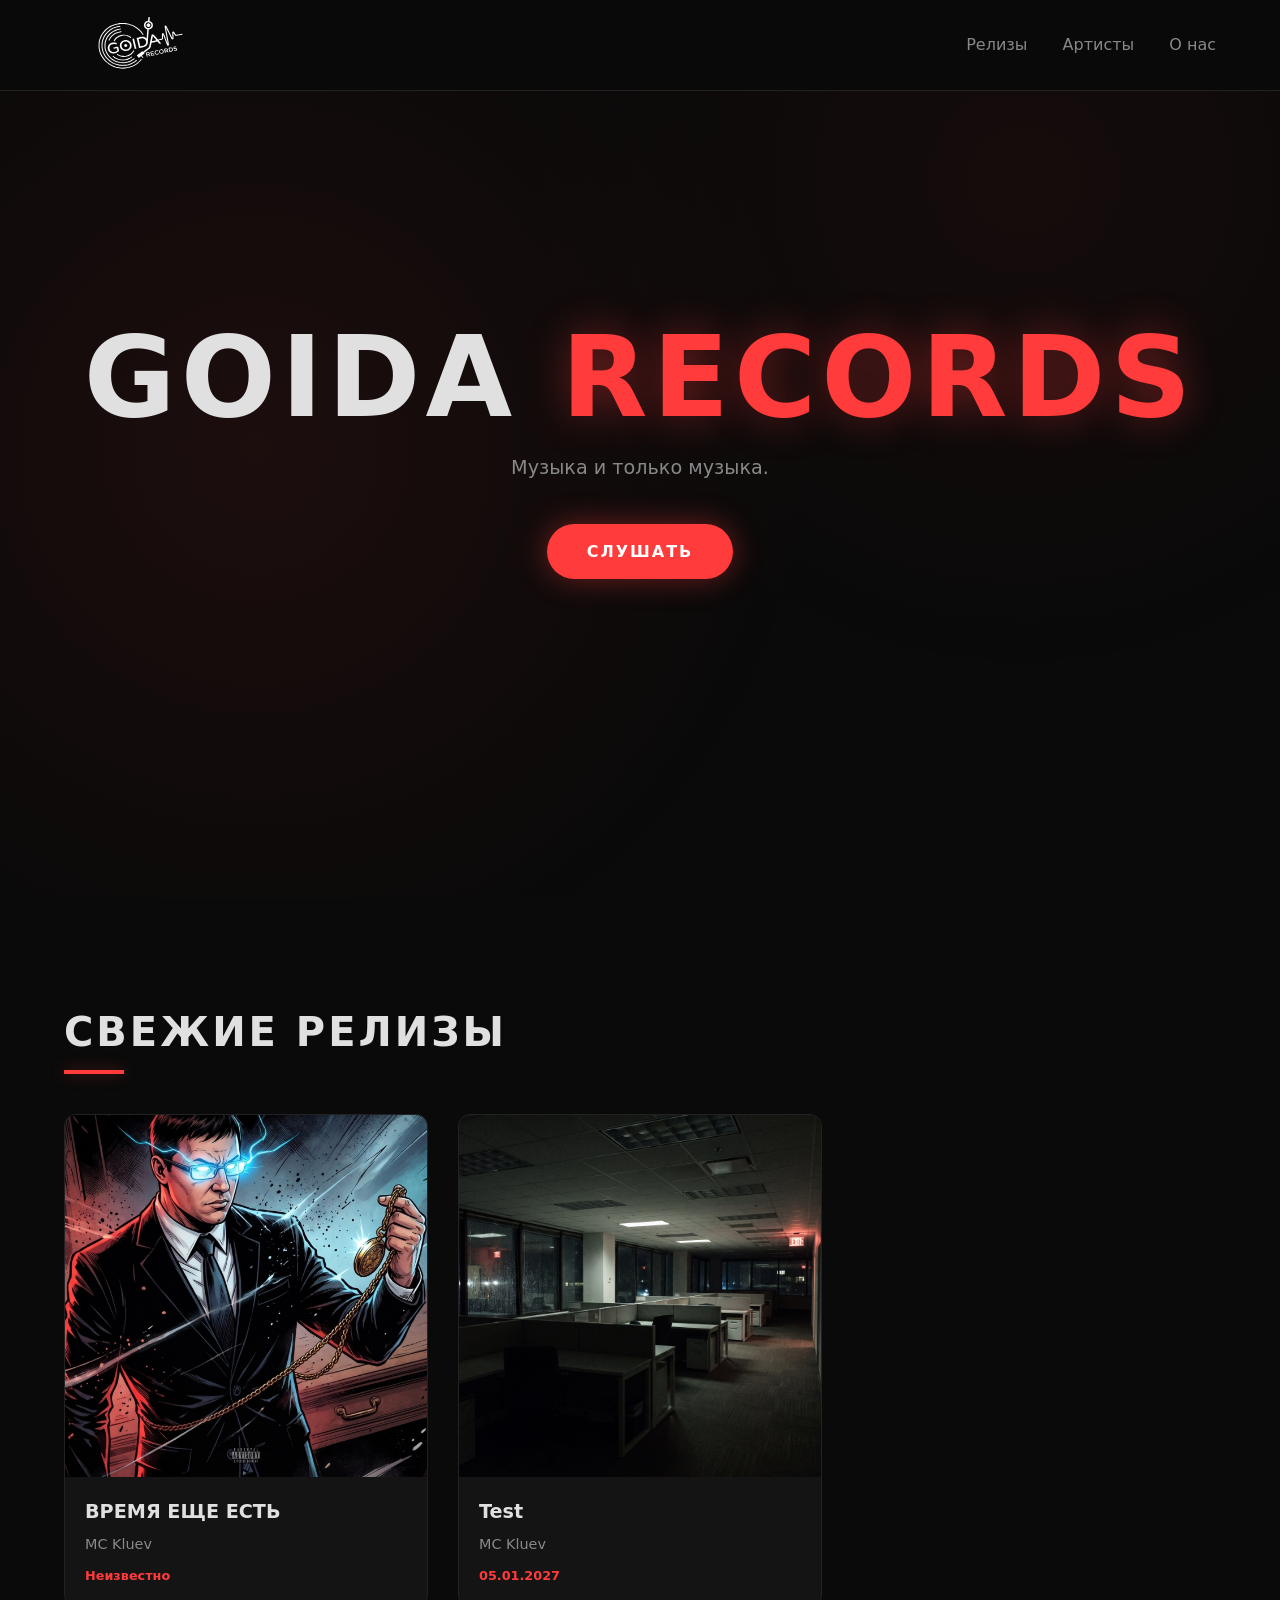
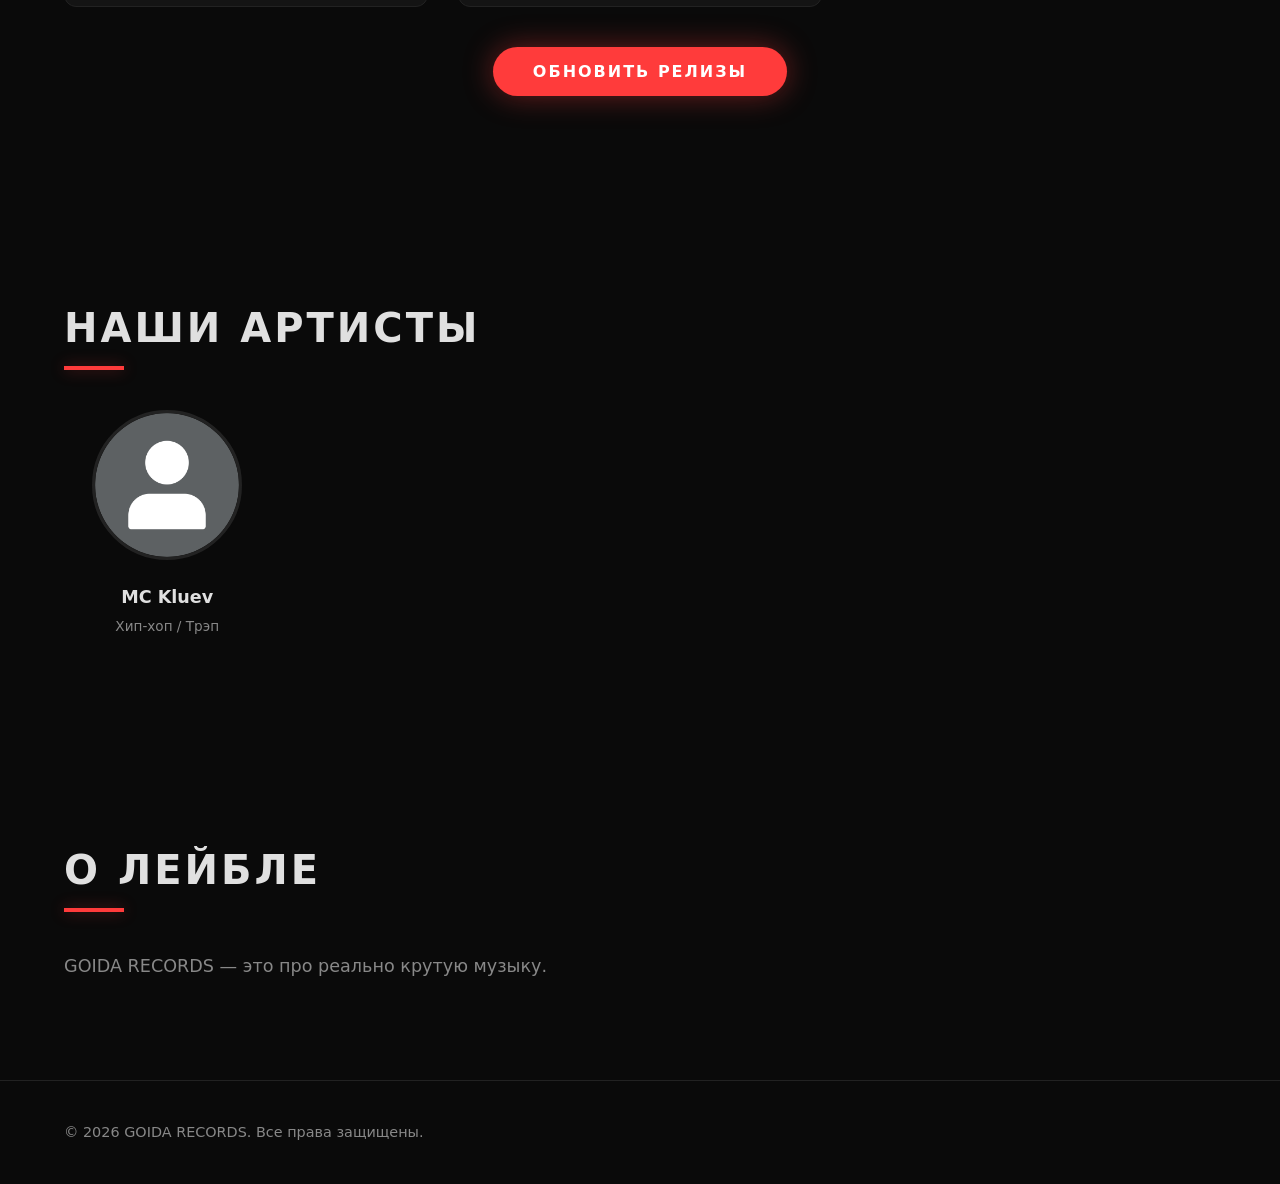
==== index.html @ 34feee47 "Update index.html" ====
<!DOCTYPE html>
<html lang="ru">
<head>
    <meta charset="UTF-8">
    <meta name="viewport" content="width=device-width, initial-scale=1.0">
    <title>GOIDA RECORDS</title>
    <link rel="icon" type="image/png" href="media\favicon.png">
    <style>
        :root {
            --bg: #0a0a0a;
            --card-bg: #141414;
            --accent: #ff3b3b;
            --accent-glow: rgba(255, 59, 59, 0.4);
            --text: #e0e0e0;
            --text-muted: #888;
            --border: #222;
        }

        * {
            margin: 0;
            padding: 0;
            box-sizing: border-box;
            font-family: 'Segoe UI', system-ui, -apple-system, sans-serif;
        }

        body {
            background: var(--bg);
            color: var(--text);
            line-height: 1.6;
            overflow-x: hidden;
        }

        body::before {
            content: '';
            position: fixed;
            top: 0;
            left: 0;
            width: 100%;
            height: 100%;
            background: radial-gradient(circle at 20% 50%, rgba(255, 59, 59, 0.08) 0%, transparent 50%),
                        radial-gradient(circle at 80% 20%, rgba(255, 59, 59, 0.05) 0%, transparent 40%);
            pointer-events: none;
            z-index: -1;
        }

        /* Навигация */
        nav {
            position: fixed;
            top: 0;
            width: 100%;
            padding: 5px 5%;
            display: flex;
            justify-content: space-between;
            align-items: center;
            background: rgba(10, 10, 10, 0.85);
            backdrop-filter: blur(10px);
            border-bottom: 1px solid var(--border);
            z-index: 100;
        }

.logo {
    /* Оставляем как было */
    font-size: 1.5rem;
    font-weight: 800;
    letter-spacing: 2px;
    text-decoration: none;
    text-transform: uppercase;
    
    /* Добавляем это для картинки */
    display: flex;
    align-items: center;
}

/* Новое правило специально для логотипа-картинки */
.logo img {
    height: 80px; /* Здесь задайте нужную высоту логотипа (например, 35-45px) */
    width: auto;  /* Ширина подстроится автоматически */
    display: block;
    filter: brightness(0) invert(1); 
}


        .logo span {
            color: var(--accent);
            text-shadow: 0 0 20px var(--accent-glow);
        }

        .nav-links a {
            color: var(--text-muted);
            text-decoration: none;
            margin-left: 30px;
            font-weight: 500;
            transition: color 0.3s;
        }

        .nav-links a:hover {
            color: var(--accent);
        }

        /* Hero */
        .hero {
            height: 100vh;
            display: flex;
            flex-direction: column;
            justify-content: center;
            align-items: center;
            text-align: center;
            padding: 0 20px;
            position: relative;
        }

        .hero h1 {
            font-size: clamp(3rem, 10vw, 7rem);
            font-weight: 900;
            letter-spacing: 5px;
            text-transform: uppercase;
            line-height: 1;
            margin-bottom: 20px;
        }

        .hero h1 span {
            color: var(--accent);
            text-shadow: 0 0 40px var(--accent-glow);
        }

        .hero p {
            font-size: 1.2rem;
            color: var(--text-muted);
            max-width: 600px;
            margin-bottom: 40px;
        }

        .btn {
            display: inline-block;
            padding: 15px 40px;
            background: var(--accent);
            color: #fff;
            text-decoration: none;
            font-weight: 700;
            text-transform: uppercase;
            letter-spacing: 2px;
            border-radius: 50px;
            transition: all 0.3s;
            box-shadow: 0 0 30px var(--accent-glow);
            border: none;
            cursor: pointer;
            font-family: inherit;
            font-size: 1rem;
        }

        .btn:hover {
            transform: translateY(-3px);
            box-shadow: 0 0 50px var(--accent-glow);
        }

        /* Секции */
        section {
            padding: 100px 5%;
        }

        .section-title {
            font-size: 2.5rem;
            font-weight: 800;
            text-transform: uppercase;
            letter-spacing: 3px;
            margin-bottom: 50px;
            position: relative;
            display: inline-block;
        }

        .section-title::after {
            content: '';
            position: absolute;
            bottom: -10px;
            left: 0;
            width: 60px;
            height: 4px;
            background: var(--accent);
            box-shadow: 0 0 15px var(--accent-glow);
        }

        /* Сетка релизов */
        .releases-grid {
            display: grid;
            grid-template-columns: repeat(auto-fill, minmax(280px, 1fr));
            gap: 30px;
        }

        .release-card {
            background: var(--card-bg);
            border: 1px solid var(--border);
            border-radius: 12px;
            overflow: hidden;
            transition: all 0.3s;
            cursor: pointer;
            text-decoration: none;
            color: var(--text);
            display: block;
        }

        .release-card:hover {
            transform: translateY(-5px);
            border-color: var(--accent);
            box-shadow: 0 10px 40px rgba(255, 59, 59, 0.15);
        }

        .release-card img {
            width: 100%;
            aspect-ratio: 1;
            object-fit: cover;
            display: block;
            background: #1a1a1a;
        }

        .release-info {
            padding: 20px;
        }

        .release-info h3 {
            font-size: 1.2rem;
            margin-bottom: 5px;
        }

        .release-info p {
            color: var(--text-muted);
            font-size: 0.9rem;
        }

        .release-info .date {
            color: var(--accent);
            font-size: 0.8rem;
            font-weight: 600;
            margin-top: 10px;
        }

        .releases-status {
            color: var(--text-muted);
            font-size: 1rem;
            padding: 20px 0;
        }

        /* Артисты */
        .artists-grid {
            display: grid;
            grid-template-columns: repeat(auto-fill, minmax(200px, 1fr));
            gap: 30px;
        }

        .artist-card {
            text-align: center;
        }

        .artist-card img {
            width: 150px;
            height: 150px;
            border-radius: 50%;
            object-fit: cover;
            border: 3px solid var(--border);
            transition: all 0.3s;
            margin-bottom: 15px;
            background: #1a1a1a;
        }

        .artist-card:hover img {
            border-color: var(--accent);
            box-shadow: 0 0 30px var(--accent-glow);
        }

        .artist-card h3 {
            font-size: 1.1rem;
            margin-bottom: 5px;
        }

        .artist-card p {
            color: var(--text-muted);
            font-size: 0.85rem;
        }

        /* Подвал */
        footer {
            padding: 40px 5%;
            border-top: 1px solid var(--border);
            display: flex;
            justify-content: space-between;
            align-items: center;
            flex-wrap: wrap;
            gap: 20px;
        }

        footer p {
            color: var(--text-muted);
            font-size: 0.9rem;
        }

        .socials a {
            color: var(--text-muted);
            text-decoration: none;
            margin-left: 20px;
            font-size: 0.9rem;
            transition: color 0.3s;
        }

        .socials a:hover {
            color: var(--accent);
        }

        ::-webkit-scrollbar {
            width: 8px;
        }
        ::-webkit-scrollbar-track {
            background: var(--bg);
        }
        ::-webkit-scrollbar-thumb {
            background: var(--border);
            border-radius: 4px;
        }
        ::-webkit-scrollbar-thumb:hover {
            background: var(--accent);
        }

        /* Анимация появления */
        .fade-in {
            opacity: 0;
            transform: translateY(30px);
            transition: opacity 0.6s ease, transform 0.6s ease;
        }
        .fade-in.visible {
            opacity: 1;
            transform: translateY(0);
        }
    </style>
</head>
<body>

    <nav>
            <a href="index.html" class="logo">
                <img src="media\logo.svg" alt="GOIDA RECORDS">
            </a>        
            <div class="nav-links">
            <a href="#releases">Релизы</a>
            <a href="#artists">Артисты</a>
            <a href="#about">О нас</a>
        </div>
    </nav>

    <section class="hero">
        <h1>GOIDA <span>RECORDS</span></h1>
        <p>Музыка и только музыка.</p>
        <a href="#releases" class="btn">Слушать</a>
    </section>

    <section id="releases">
        <h2 class="section-title fade-in">Свежие релизы</h2>
        <div class="releases-grid" id="releases-grid">
            <p class="releases-status">Загрузка релизов...</p>
        </div>
        <div style="margin-top: 40px; text-align: center;">
            <button id="refresh-btn" class="btn">Обновить релизы</button>
        </div>
    </section>

    <section id="artists">
        <h2 class="section-title fade-in">Наши артисты</h2>
        <div class="artists-grid">
            <div class="artist-card fade-in">
                <img src="media\pp.png" alt="VERTEX">
                <h3>MC Kluev</h3>
                <p>Хип-хоп / Трэп</p>
            </div>
        </div>
    </section>

    <section id="about">
        <h2 class="section-title fade-in">О лейбле</h2>
        <p class="fade-in" style="max-width: 800px; color: var(--text-muted); font-size: 1.1rem;">
            GOIDA RECORDS — это про реально крутую музыку.
        </p>
    </section>

    <footer>
        <p>&copy; 2026 GOIDA RECORDS. Все права защищены.</p>
    </footer>

    <script>
        // Наблюдатель для анимации появления
        const observer = new IntersectionObserver((entries) => {
            entries.forEach(entry => {
                if (entry.isIntersecting) {
                    entry.target.classList.add('visible');
                }
            });
        }, { threshold: 0.1 });

        // Подписываем уже существующие .fade-in (заголовки секций и т.д.)
        document.querySelectorAll('.fade-in').forEach(el => observer.observe(el));

        // Загрузка и отрисовка релизов
        function loadReleases() {
            const grid = document.getElementById('releases-grid');
            grid.innerHTML = '<p class="releases-status">Загрузка релизов...</p>';

            fetch('releases.json?t=' + Date.now()) // ?t=... обходит кэш браузера
                .then(res => {
                    if (!res.ok) throw new Error('HTTP ' + res.status);
                    return res.json();
                })
                .then(data => {
                    // Поддерживаем массив, объект с полем releases и одиночный объект
                    let releases;
                    if (Array.isArray(data)) releases = data;
                    else if (data.releases && Array.isArray(data.releases)) releases = data.releases;
                    else releases = [data];

                    grid.innerHTML = '';

                    if (releases.length === 0) {
                        grid.innerHTML = '<p class="releases-status">Пока нет релизов</p>';
                        return;
                    }

                    releases.forEach(release => {
                        const card = document.createElement('a');
                        // Ссылка по id (с фолбэком на title, если id вдруг нет)
                        card.href = `release.html?id=${encodeURIComponent(release.id || release.title)}`;
                        card.className = 'release-card fade-in';
                        card.innerHTML = `
                            <img src="${(release.cover || '').replace(/^\//, '')}" alt="${release.title}">
                            <div class="release-info">
                                <h3>${release.title}</h3>
                                <p>${release.artist || ''}</p>
                                <div class="date">${release.date || ''}</div>
                            </div>
                        `;
                        grid.appendChild(card);
                        observer.observe(card); // подписываем новую карточку на анимацию
                    });
                })
                .catch(err => {
                    console.error('Ошибка загрузки релизов:', err);
                    grid.innerHTML = `<p class="releases-status" style="color:#ff3b3b;">Не удалось загрузить релизы: ${err.message}</p>`;
                });
        }

        // Первичная загрузка
        loadReleases();

        // Кнопка "Обновить релизы"
        document.getElementById('refresh-btn').addEventListener('click', loadReleases);
    </script>

</body>
</html>
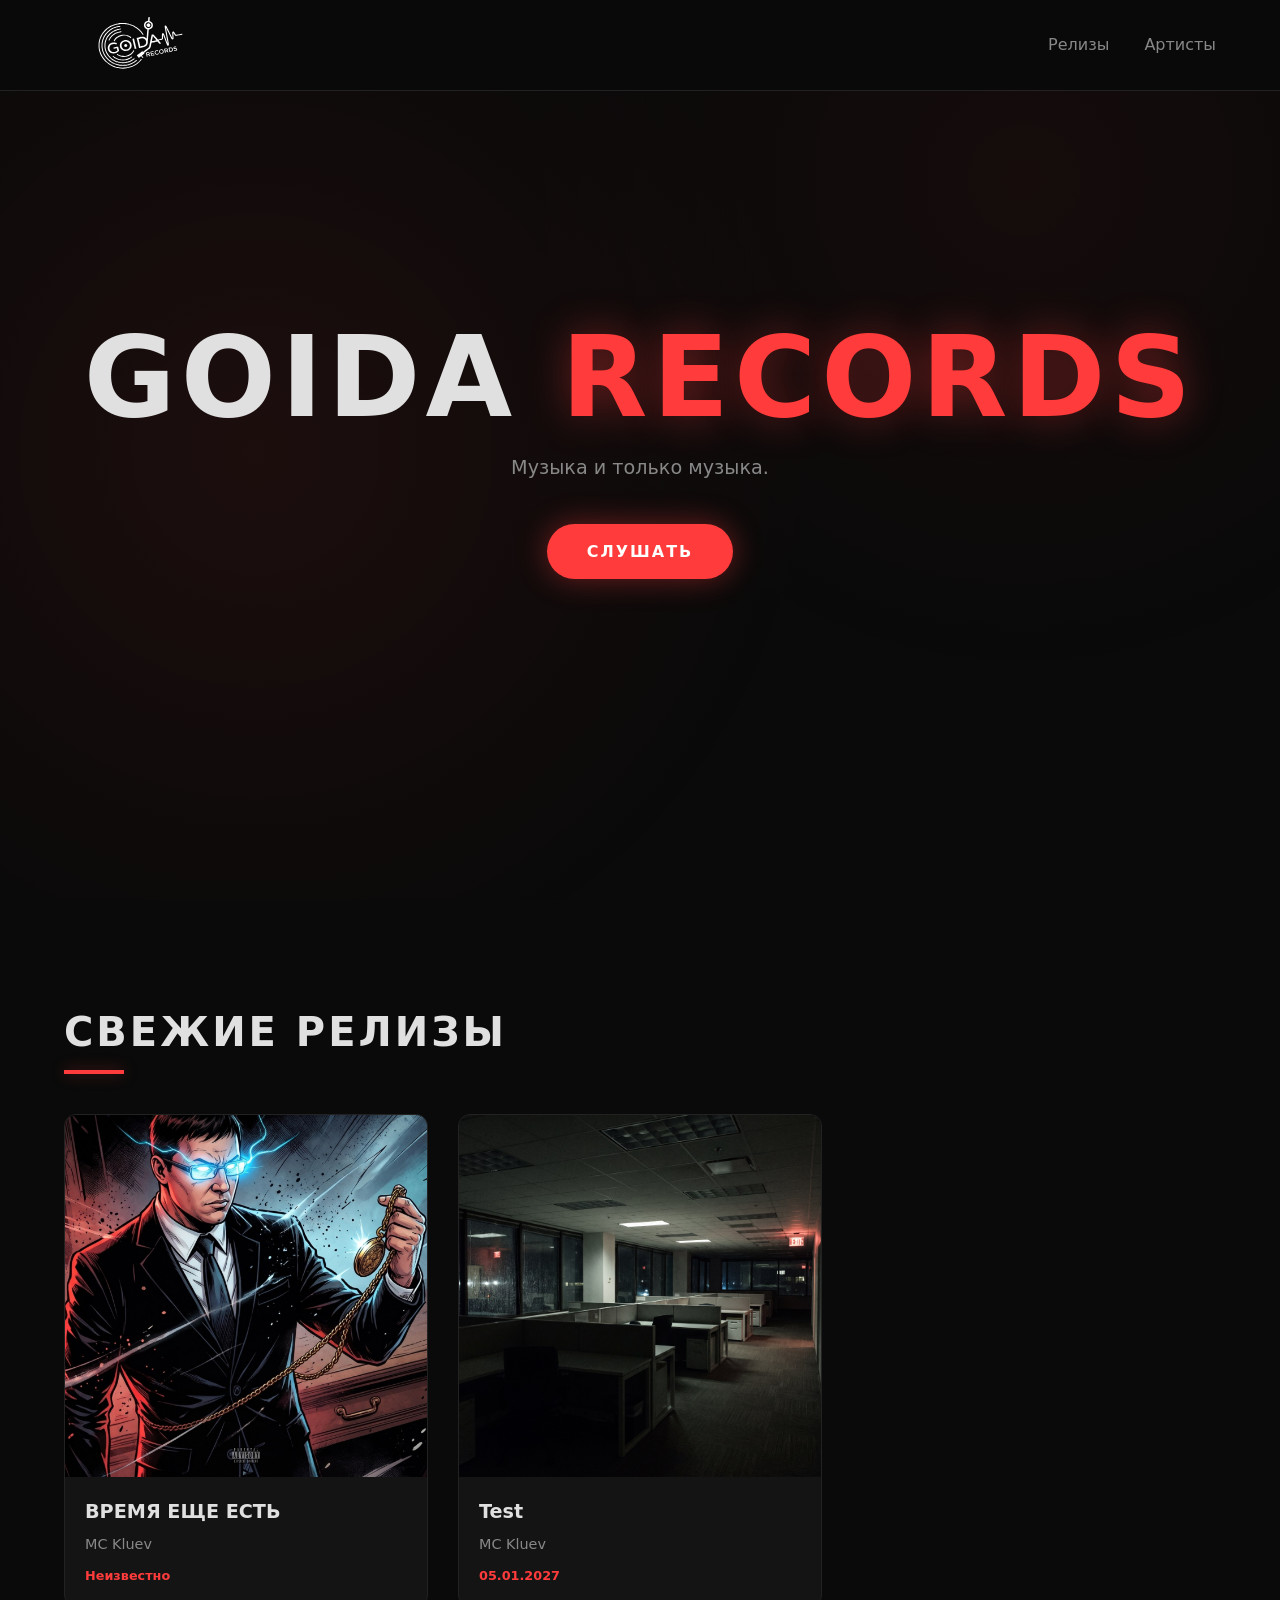
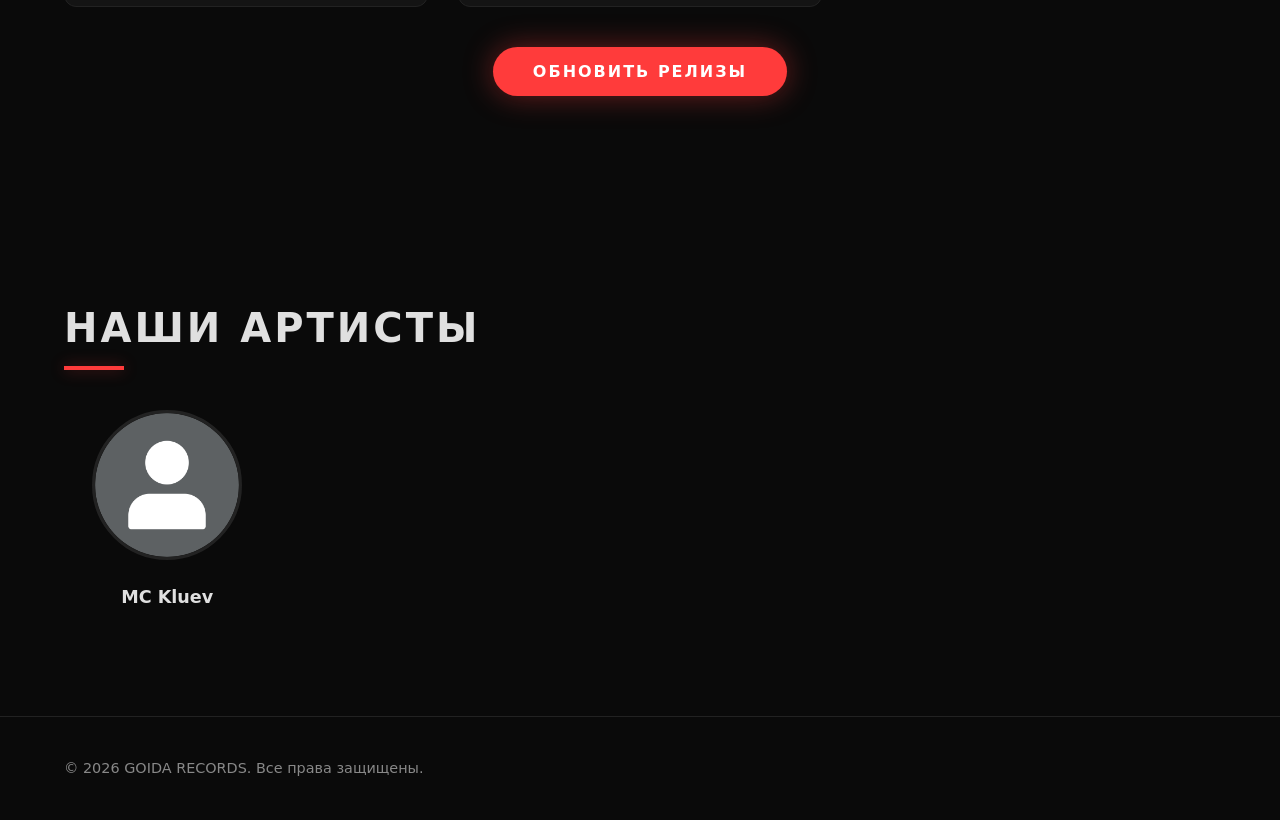
==== commit d643ead4: "Update index.html" ====
--- a/index.html
+++ b/index.html
@@ -339,7 +339,6 @@
             <div class="nav-links">
             <a href="#releases">Релизы</a>
             <a href="#artists">Артисты</a>
-            <a href="#about">О нас</a>
         </div>
     </nav>
 
@@ -365,16 +364,8 @@
             <div class="artist-card fade-in">
                 <img src="media\pp.png" alt="VERTEX">
                 <h3>MC Kluev</h3>
-                <p>Хип-хоп / Трэп</p>
             </div>
         </div>
-    </section>
-
-    <section id="about">
-        <h2 class="section-title fade-in">О лейбле</h2>
-        <p class="fade-in" style="max-width: 800px; color: var(--text-muted); font-size: 1.1rem;">
-            GOIDA RECORDS — это про реально крутую музыку.
-        </p>
     </section>
 
     <footer>
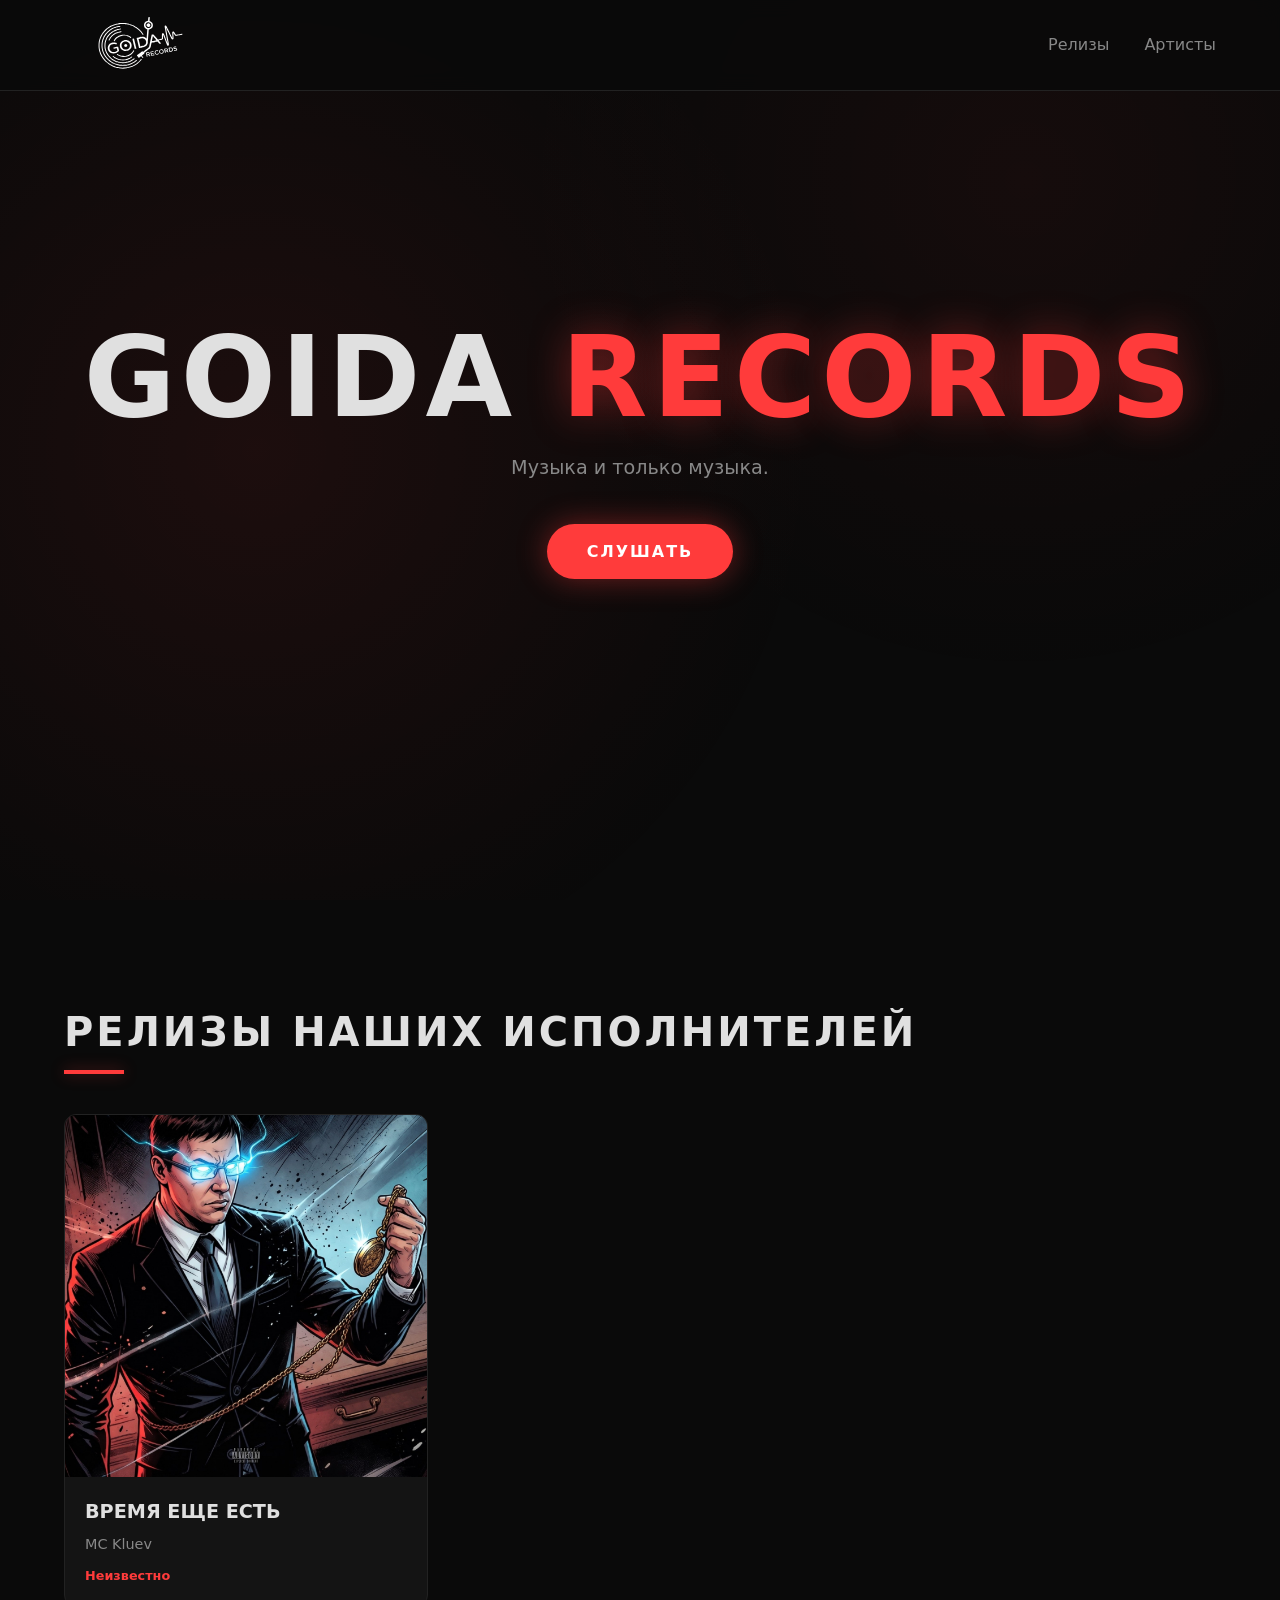
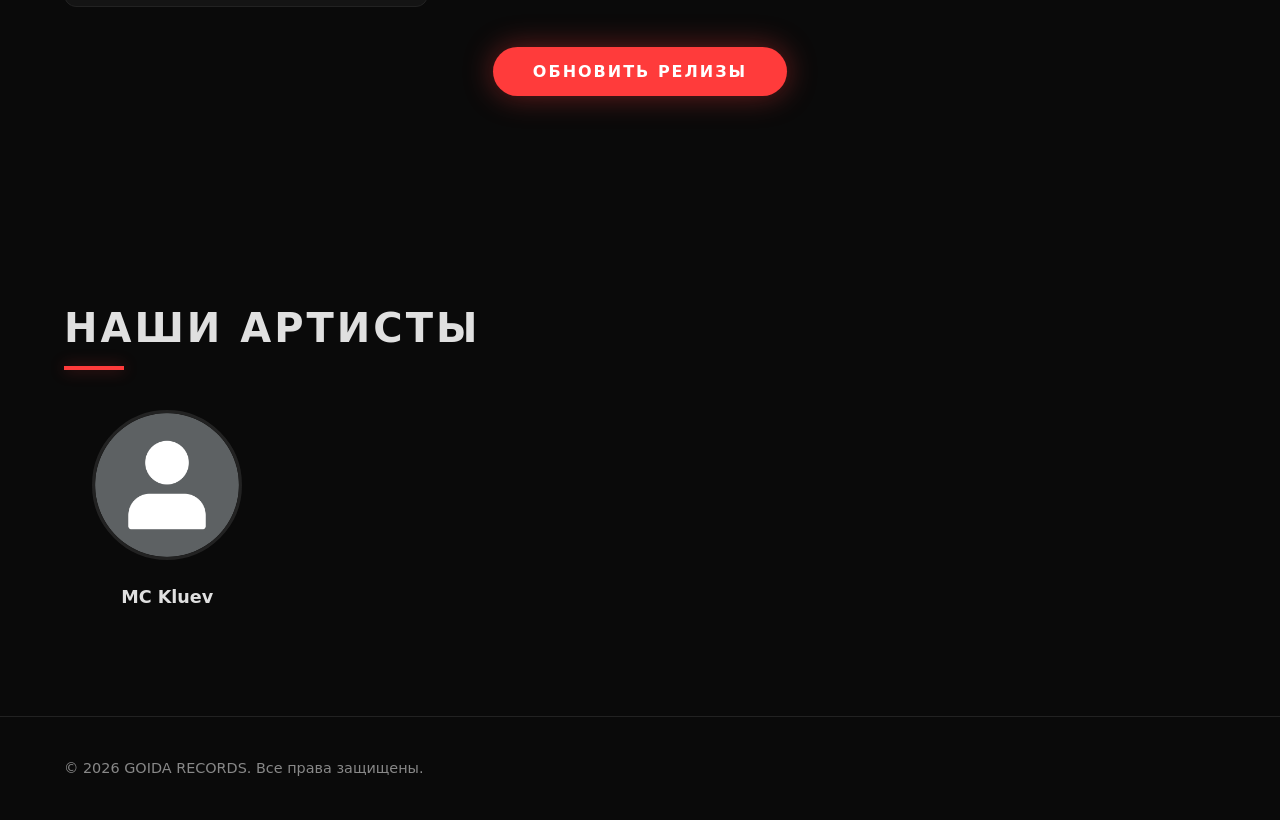
==== commit 58fc00b1: "Update index.html" ====
--- a/index.html
+++ b/index.html
@@ -349,7 +349,7 @@
     </section>
 
     <section id="releases">
-        <h2 class="section-title fade-in">Свежие релизы</h2>
+        <h2 class="section-title fade-in">Релизы наших исполнителей</h2>
         <div class="releases-grid" id="releases-grid">
             <p class="releases-status">Загрузка релизов...</p>
         </div>
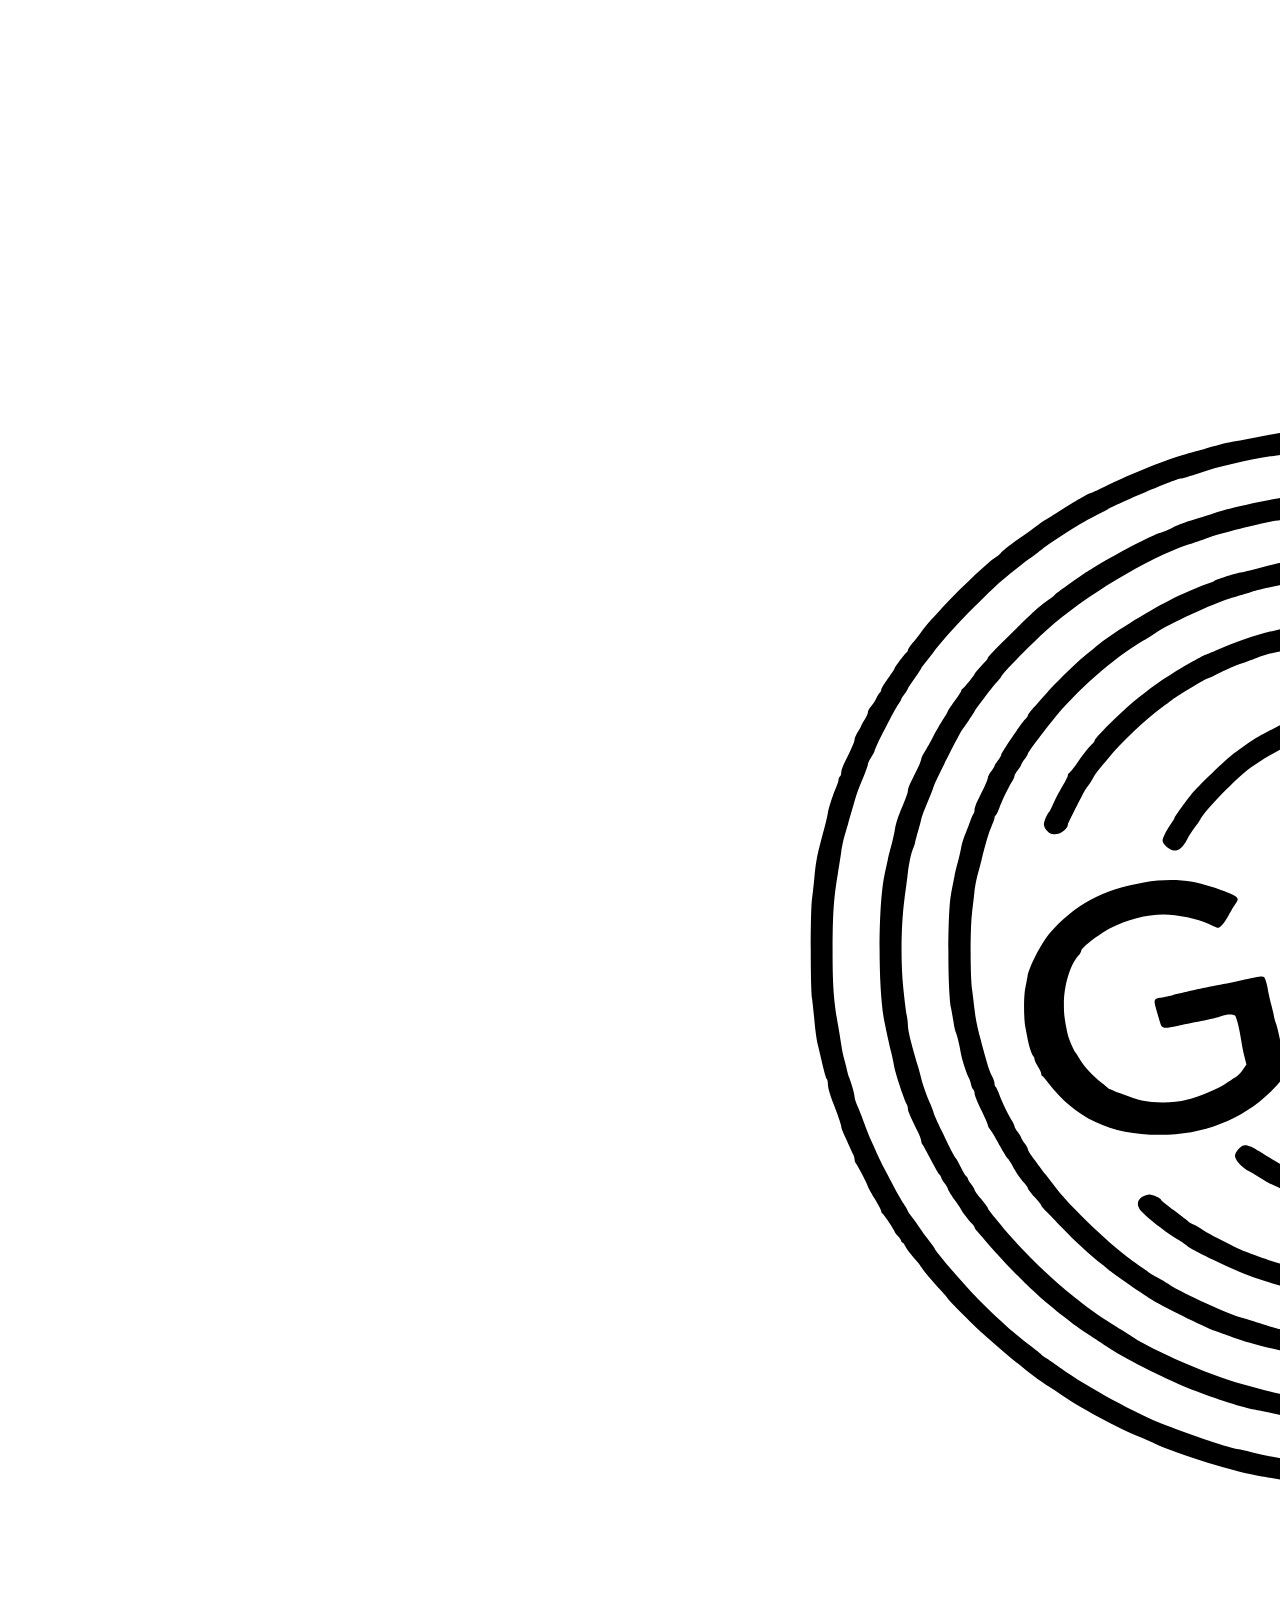
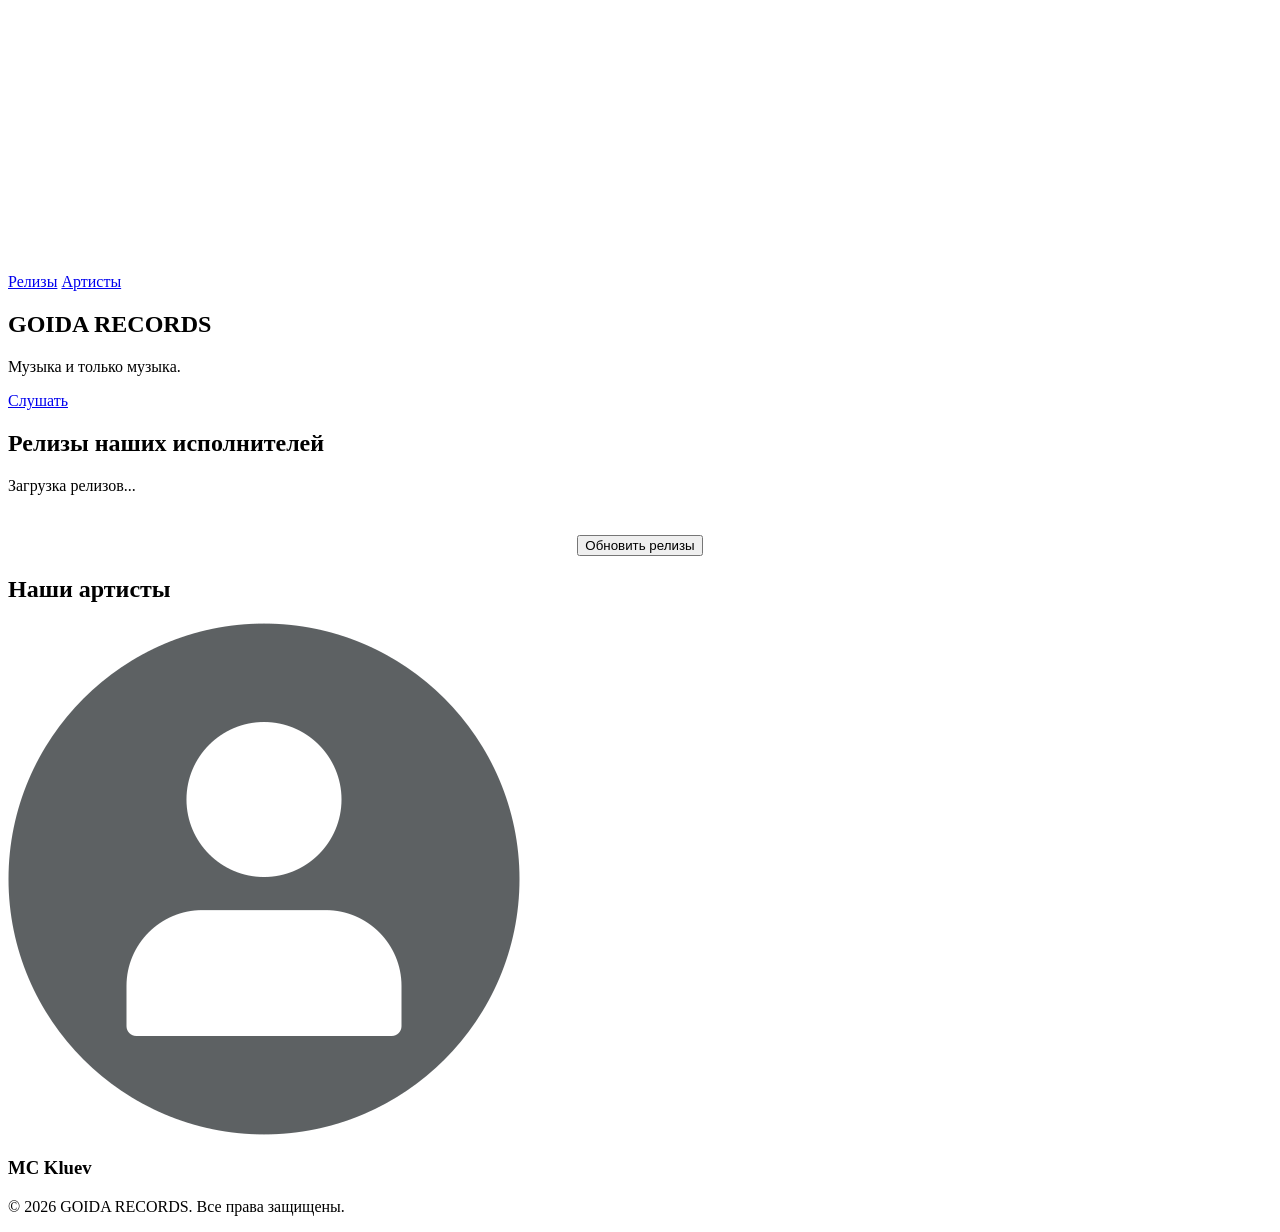
==== commit 729e7156: "Add files via upload" ====
--- a/index.html
+++ b/index.html
@@ -5,341 +5,17 @@
     <meta name="viewport" content="width=device-width, initial-scale=1.0">
     <title>GOIDA RECORDS</title>
     <link rel="icon" type="image/png" href="media\favicon.png">
-    <style>
-        :root {
-            --bg: #0a0a0a;
-            --card-bg: #141414;
-            --accent: #ff3b3b;
-            --accent-glow: rgba(255, 59, 59, 0.4);
-            --text: #e0e0e0;
-            --text-muted: #888;
-            --border: #222;
-        }
+    <link rel="stylesheet" href="css\style.css">
+</head>
 
-        * {
-            margin: 0;
-            padding: 0;
-            box-sizing: border-box;
-            font-family: 'Segoe UI', system-ui, -apple-system, sans-serif;
-        }
-
-        body {
-            background: var(--bg);
-            color: var(--text);
-            line-height: 1.6;
-            overflow-x: hidden;
-        }
-
-        body::before {
-            content: '';
-            position: fixed;
-            top: 0;
-            left: 0;
-            width: 100%;
-            height: 100%;
-            background: radial-gradient(circle at 20% 50%, rgba(255, 59, 59, 0.08) 0%, transparent 50%),
-                        radial-gradient(circle at 80% 20%, rgba(255, 59, 59, 0.05) 0%, transparent 40%);
-            pointer-events: none;
-            z-index: -1;
-        }
-
-        /* Навигация */
-        nav {
-            position: fixed;
-            top: 0;
-            width: 100%;
-            padding: 5px 5%;
-            display: flex;
-            justify-content: space-between;
-            align-items: center;
-            background: rgba(10, 10, 10, 0.85);
-            backdrop-filter: blur(10px);
-            border-bottom: 1px solid var(--border);
-            z-index: 100;
-        }
-
-.logo {
-    /* Оставляем как было */
-    font-size: 1.5rem;
-    font-weight: 800;
-    letter-spacing: 2px;
-    text-decoration: none;
-    text-transform: uppercase;
-    
-    /* Добавляем это для картинки */
-    display: flex;
-    align-items: center;
-}
-
-/* Новое правило специально для логотипа-картинки */
-.logo img {
-    height: 80px; /* Здесь задайте нужную высоту логотипа (например, 35-45px) */
-    width: auto;  /* Ширина подстроится автоматически */
-    display: block;
-    filter: brightness(0) invert(1); 
-}
-
-
-        .logo span {
-            color: var(--accent);
-            text-shadow: 0 0 20px var(--accent-glow);
-        }
-
-        .nav-links a {
-            color: var(--text-muted);
-            text-decoration: none;
-            margin-left: 30px;
-            font-weight: 500;
-            transition: color 0.3s;
-        }
-
-        .nav-links a:hover {
-            color: var(--accent);
-        }
-
-        /* Hero */
-        .hero {
-            height: 100vh;
-            display: flex;
-            flex-direction: column;
-            justify-content: center;
-            align-items: center;
-            text-align: center;
-            padding: 0 20px;
-            position: relative;
-        }
-
-        .hero h1 {
-            font-size: clamp(3rem, 10vw, 7rem);
-            font-weight: 900;
-            letter-spacing: 5px;
-            text-transform: uppercase;
-            line-height: 1;
-            margin-bottom: 20px;
-        }
-
-        .hero h1 span {
-            color: var(--accent);
-            text-shadow: 0 0 40px var(--accent-glow);
-        }
-
-        .hero p {
-            font-size: 1.2rem;
-            color: var(--text-muted);
-            max-width: 600px;
-            margin-bottom: 40px;
-        }
-
-        .btn {
-            display: inline-block;
-            padding: 15px 40px;
-            background: var(--accent);
-            color: #fff;
-            text-decoration: none;
-            font-weight: 700;
-            text-transform: uppercase;
-            letter-spacing: 2px;
-            border-radius: 50px;
-            transition: all 0.3s;
-            box-shadow: 0 0 30px var(--accent-glow);
-            border: none;
-            cursor: pointer;
-            font-family: inherit;
-            font-size: 1rem;
-        }
-
-        .btn:hover {
-            transform: translateY(-3px);
-            box-shadow: 0 0 50px var(--accent-glow);
-        }
-
-        /* Секции */
-        section {
-            padding: 100px 5%;
-        }
-
-        .section-title {
-            font-size: 2.5rem;
-            font-weight: 800;
-            text-transform: uppercase;
-            letter-spacing: 3px;
-            margin-bottom: 50px;
-            position: relative;
-            display: inline-block;
-        }
-
-        .section-title::after {
-            content: '';
-            position: absolute;
-            bottom: -10px;
-            left: 0;
-            width: 60px;
-            height: 4px;
-            background: var(--accent);
-            box-shadow: 0 0 15px var(--accent-glow);
-        }
-
-        /* Сетка релизов */
-        .releases-grid {
-            display: grid;
-            grid-template-columns: repeat(auto-fill, minmax(280px, 1fr));
-            gap: 30px;
-        }
-
-        .release-card {
-            background: var(--card-bg);
-            border: 1px solid var(--border);
-            border-radius: 12px;
-            overflow: hidden;
-            transition: all 0.3s;
-            cursor: pointer;
-            text-decoration: none;
-            color: var(--text);
-            display: block;
-        }
-
-        .release-card:hover {
-            transform: translateY(-5px);
-            border-color: var(--accent);
-            box-shadow: 0 10px 40px rgba(255, 59, 59, 0.15);
-        }
-
-        .release-card img {
-            width: 100%;
-            aspect-ratio: 1;
-            object-fit: cover;
-            display: block;
-            background: #1a1a1a;
-        }
-
-        .release-info {
-            padding: 20px;
-        }
-
-        .release-info h3 {
-            font-size: 1.2rem;
-            margin-bottom: 5px;
-        }
-
-        .release-info p {
-            color: var(--text-muted);
-            font-size: 0.9rem;
-        }
-
-        .release-info .date {
-            color: var(--accent);
-            font-size: 0.8rem;
-            font-weight: 600;
-            margin-top: 10px;
-        }
-
-        .releases-status {
-            color: var(--text-muted);
-            font-size: 1rem;
-            padding: 20px 0;
-        }
-
-        /* Артисты */
-        .artists-grid {
-            display: grid;
-            grid-template-columns: repeat(auto-fill, minmax(200px, 1fr));
-            gap: 30px;
-        }
-
-        .artist-card {
-            text-align: center;
-        }
-
-        .artist-card img {
-            width: 150px;
-            height: 150px;
-            border-radius: 50%;
-            object-fit: cover;
-            border: 3px solid var(--border);
-            transition: all 0.3s;
-            margin-bottom: 15px;
-            background: #1a1a1a;
-        }
-
-        .artist-card:hover img {
-            border-color: var(--accent);
-            box-shadow: 0 0 30px var(--accent-glow);
-        }
-
-        .artist-card h3 {
-            font-size: 1.1rem;
-            margin-bottom: 5px;
-        }
-
-        .artist-card p {
-            color: var(--text-muted);
-            font-size: 0.85rem;
-        }
-
-        /* Подвал */
-        footer {
-            padding: 40px 5%;
-            border-top: 1px solid var(--border);
-            display: flex;
-            justify-content: space-between;
-            align-items: center;
-            flex-wrap: wrap;
-            gap: 20px;
-        }
-
-        footer p {
-            color: var(--text-muted);
-            font-size: 0.9rem;
-        }
-
-        .socials a {
-            color: var(--text-muted);
-            text-decoration: none;
-            margin-left: 20px;
-            font-size: 0.9rem;
-            transition: color 0.3s;
-        }
-
-        .socials a:hover {
-            color: var(--accent);
-        }
-
-        ::-webkit-scrollbar {
-            width: 8px;
-        }
-        ::-webkit-scrollbar-track {
-            background: var(--bg);
-        }
-        ::-webkit-scrollbar-thumb {
-            background: var(--border);
-            border-radius: 4px;
-        }
-        ::-webkit-scrollbar-thumb:hover {
-            background: var(--accent);
-        }
-
-        /* Анимация появления */
-        .fade-in {
-            opacity: 0;
-            transform: translateY(30px);
-            transition: opacity 0.6s ease, transform 0.6s ease;
-        }
-        .fade-in.visible {
-            opacity: 1;
-            transform: translateY(0);
-        }
-    </style>
-</head>
 <body>
-
     <nav>
-            <a href="index.html" class="logo">
-                <img src="media\logo.svg" alt="GOIDA RECORDS">
-            </a>        
-            <div class="nav-links">
-            <a href="#releases">Релизы</a>
-            <a href="#artists">Артисты</a>
-        </div>
+        <a href="index.html" class="logo">
+            <img src="media\logo.svg" alt="GOIDA RECORDS">
+        </a>        
+        <div class="nav-links">
+        <a href="#releases">Релизы</a>
+        <a href="#artists">Артисты</a>
     </nav>
 
     <section class="hero">
@@ -372,72 +48,6 @@
         <p>&copy; 2026 GOIDA RECORDS. Все права защищены.</p>
     </footer>
 
-    <script>
-        // Наблюдатель для анимации появления
-        const observer = new IntersectionObserver((entries) => {
-            entries.forEach(entry => {
-                if (entry.isIntersecting) {
-                    entry.target.classList.add('visible');
-                }
-            });
-        }, { threshold: 0.1 });
-
-        // Подписываем уже существующие .fade-in (заголовки секций и т.д.)
-        document.querySelectorAll('.fade-in').forEach(el => observer.observe(el));
-
-        // Загрузка и отрисовка релизов
-        function loadReleases() {
-            const grid = document.getElementById('releases-grid');
-            grid.innerHTML = '<p class="releases-status">Загрузка релизов...</p>';
-
-            fetch('releases.json?t=' + Date.now()) // ?t=... обходит кэш браузера
-                .then(res => {
-                    if (!res.ok) throw new Error('HTTP ' + res.status);
-                    return res.json();
-                })
-                .then(data => {
-                    // Поддерживаем массив, объект с полем releases и одиночный объект
-                    let releases;
-                    if (Array.isArray(data)) releases = data;
-                    else if (data.releases && Array.isArray(data.releases)) releases = data.releases;
-                    else releases = [data];
-
-                    grid.innerHTML = '';
-
-                    if (releases.length === 0) {
-                        grid.innerHTML = '<p class="releases-status">Пока нет релизов</p>';
-                        return;
-                    }
-
-                    releases.forEach(release => {
-                        const card = document.createElement('a');
-                        // Ссылка по id (с фолбэком на title, если id вдруг нет)
-                        card.href = `release.html?id=${encodeURIComponent(release.id || release.title)}`;
-                        card.className = 'release-card fade-in';
-                        card.innerHTML = `
-                            <img src="${(release.cover || '').replace(/^\//, '')}" alt="${release.title}">
-                            <div class="release-info">
-                                <h3>${release.title}</h3>
-                                <p>${release.artist || ''}</p>
-                                <div class="date">${release.date || ''}</div>
-                            </div>
-                        `;
-                        grid.appendChild(card);
-                        observer.observe(card); // подписываем новую карточку на анимацию
-                    });
-                })
-                .catch(err => {
-                    console.error('Ошибка загрузки релизов:', err);
-                    grid.innerHTML = `<p class="releases-status" style="color:#ff3b3b;">Не удалось загрузить релизы: ${err.message}</p>`;
-                });
-        }
-
-        // Первичная загрузка
-        loadReleases();
-
-        // Кнопка "Обновить релизы"
-        document.getElementById('refresh-btn').addEventListener('click', loadReleases);
-    </script>
-
+    <script src="js\mainPage.js"></script>
 </body>
 </html>
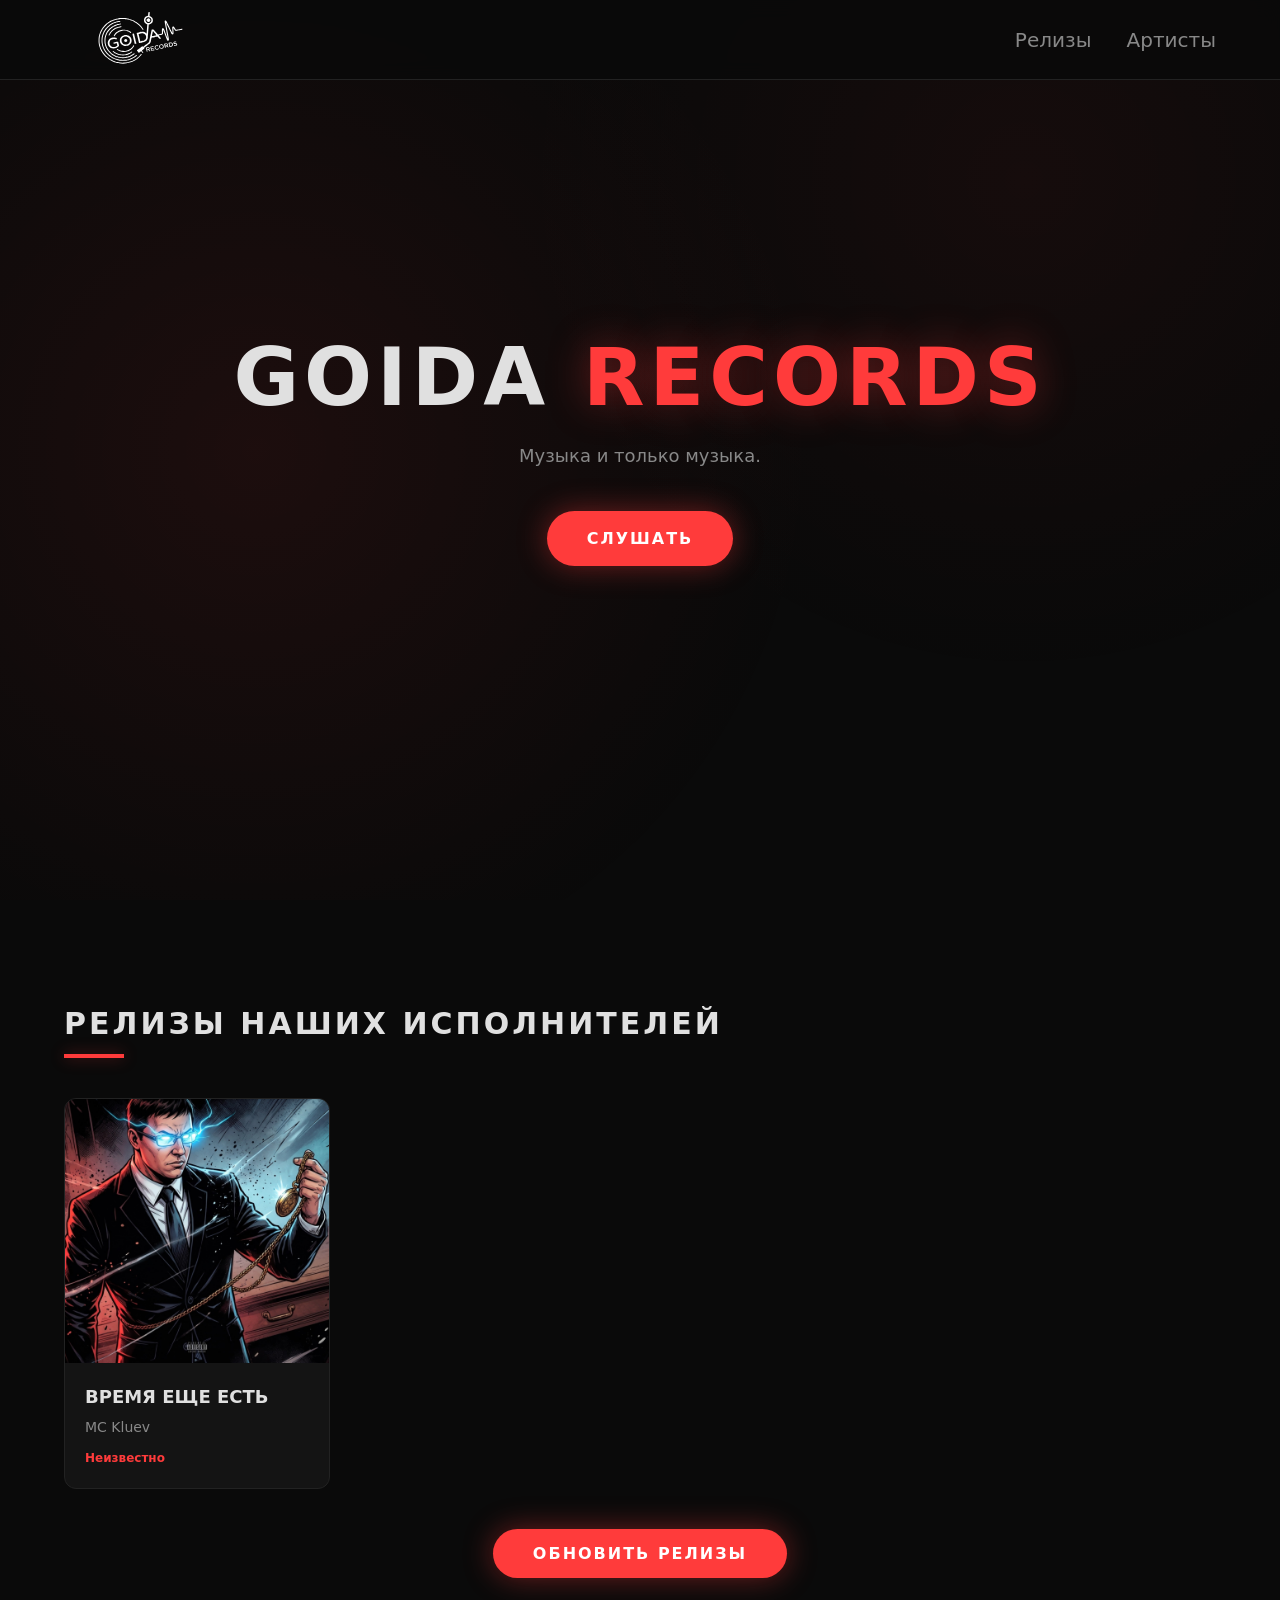
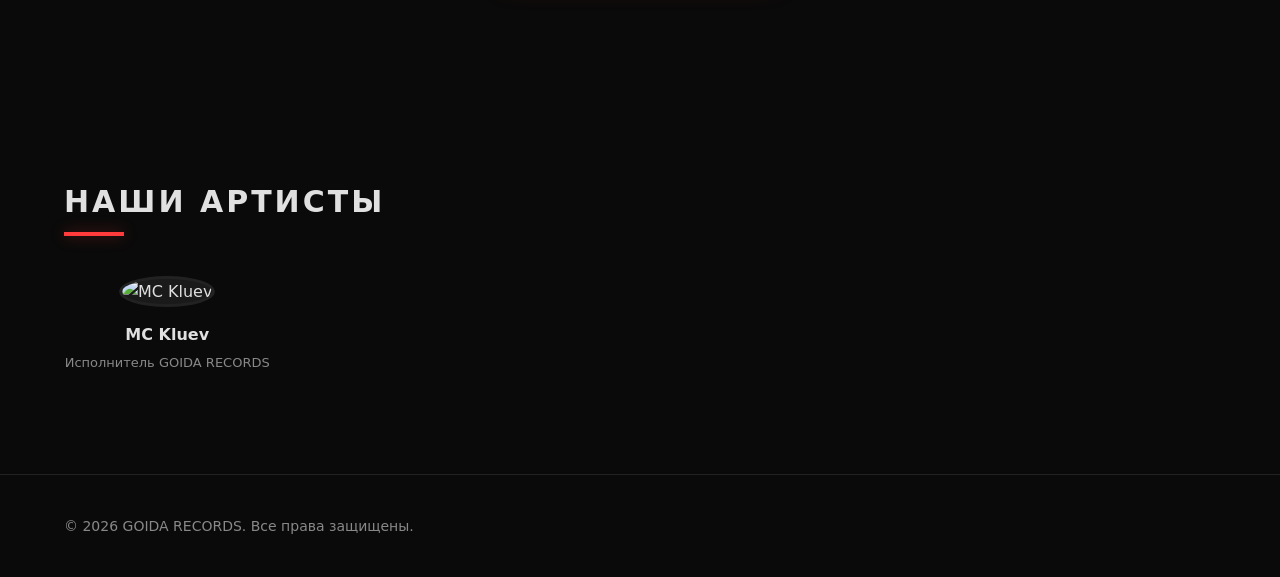
==== commit 80af9bd6: "Update index.html" ====
--- a/index.html
+++ b/index.html
@@ -38,7 +38,7 @@
         <h2 class="section-title fade-in">Наши артисты</h2>
         <div class="artists-grid">
             <div class="artist-card fade-in">
-                <img src="media\pp.png" alt="VERTEX">
+                <img src="media\pp.png" alt="MC Kluev">
                 <h3>MC Kluev</h3>
             </div>
         </div>
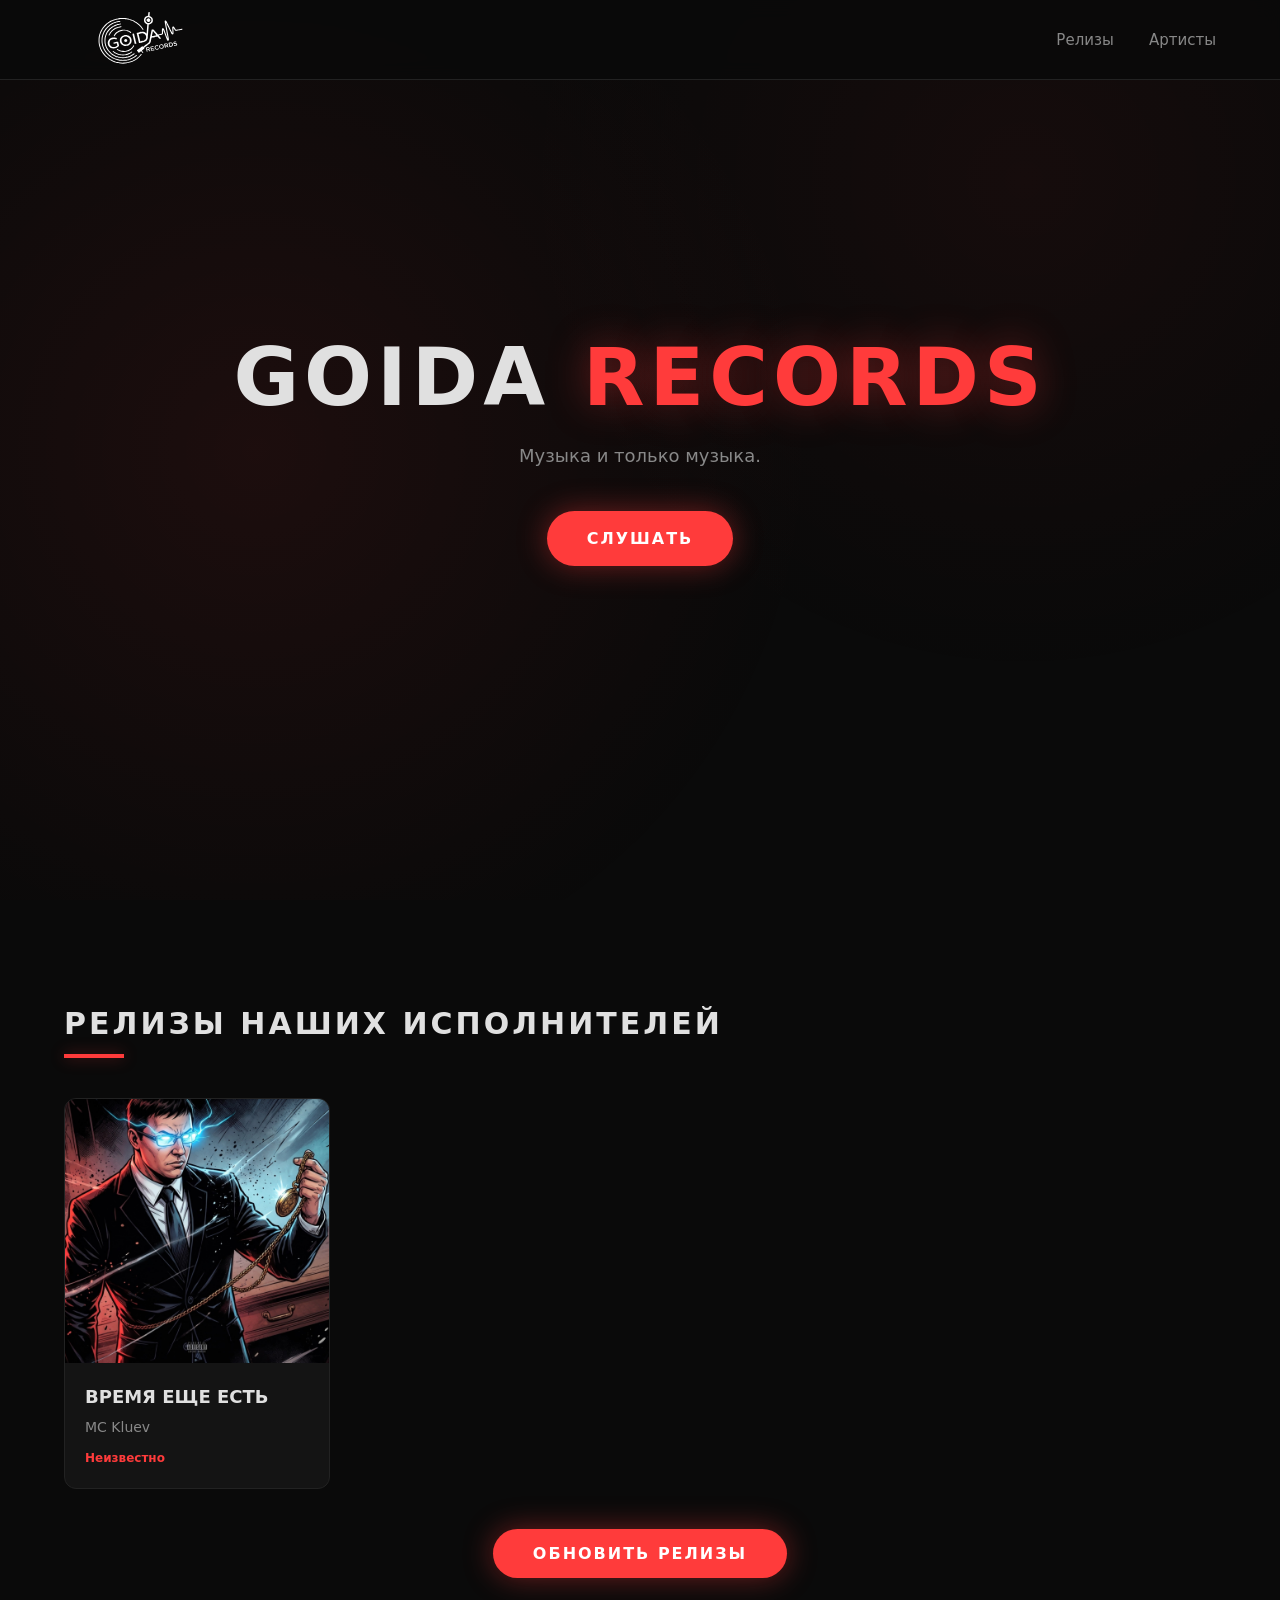
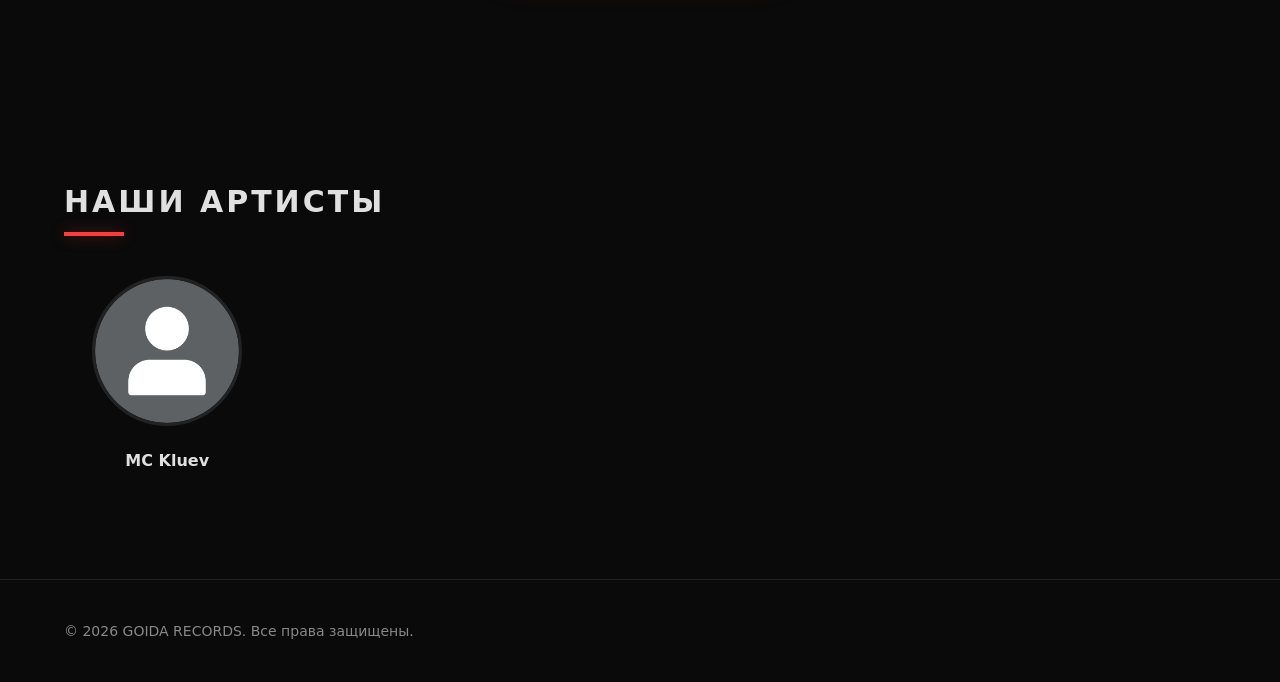
==== commit 45ff2c3c: "Update index.html" ====
--- a/index.html
+++ b/index.html
@@ -3,6 +3,11 @@
 <head>
     <meta charset="UTF-8">
     <meta name="viewport" content="width=device-width, initial-scale=1.0">
+    <meta property="og:type" content="website">
+    <meta property="og:url" content="https://goidarecords.ru/">
+    <meta property="og:title" content="GOIDA RECORDS">
+    <meta property="og:description" content="Независимый музыкальный лейбл. Мы работаем только с крутой музыкой.">
+    <meta property="og:image" content="https://goidarecords.ru/media/preview.jpg">
     <title>GOIDA RECORDS</title>
     <link rel="icon" type="image/png" href="media\favicon.png">
     <link rel="stylesheet" href="css\style.css">
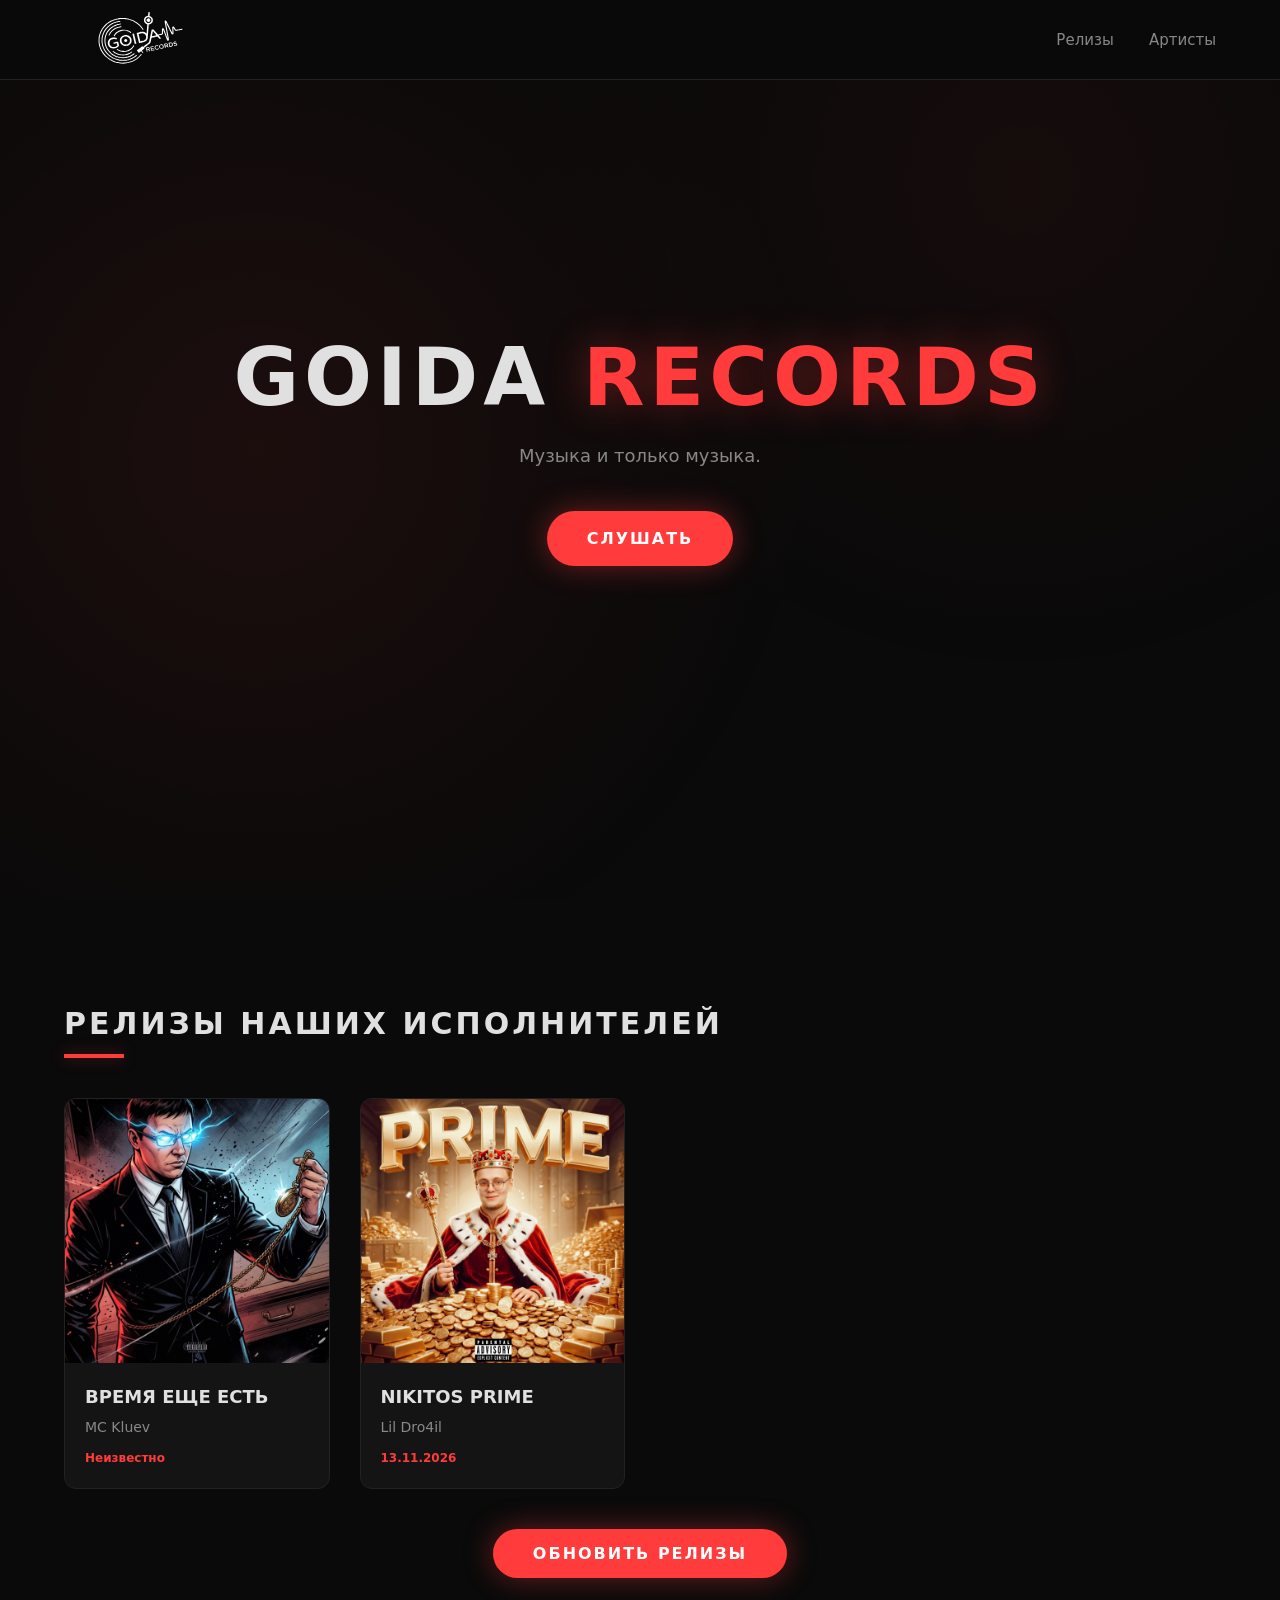
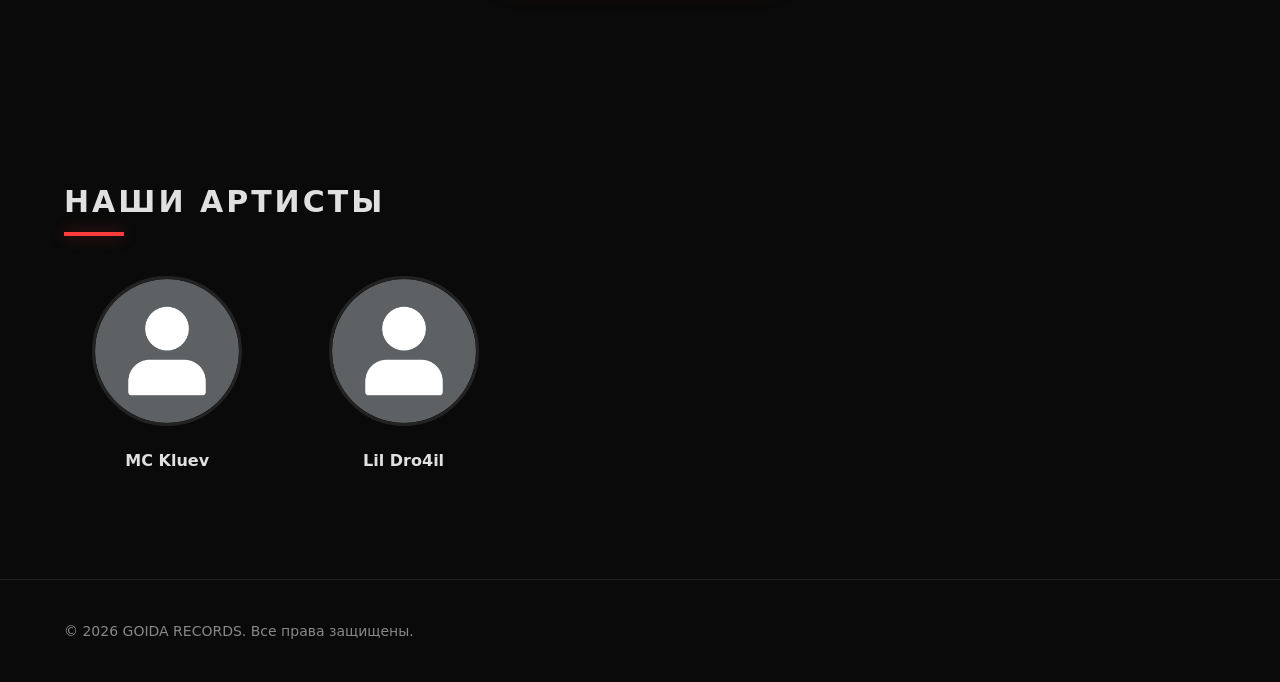
==== commit a3b1f882: "Add new artist 'Lil Dro4il' to index.html Added a new artist card for 'Lil Dro4il' in the artists se" ====
--- a/index.html
+++ b/index.html
@@ -8,6 +8,9 @@
     <meta property="og:title" content="GOIDA RECORDS">
     <meta property="og:description" content="Независимый музыкальный лейбл. Мы работаем только с крутой музыкой.">
     <meta property="og:image" content="https://goidarecords.ru/media/preview.jpg">
+    <meta property="og:image:width" content="1200">
+    <meta property="og:image:height" content="630">
+    <meta property="og:image:type" content="image/jpeg">
     <title>GOIDA RECORDS</title>
     <link rel="icon" type="image/png" href="media\favicon.png">
     <link rel="stylesheet" href="css\style.css">
@@ -46,6 +49,10 @@
                 <img src="media\pp.png" alt="MC Kluev">
                 <h3>MC Kluev</h3>
             </div>
+                <div class="artist-card fade-in">
+                <img src="media\pp.png" alt="MC Kluev">
+                <h3>Lil Dro4il</h3>
+            </div>
         </div>
     </section>
 
